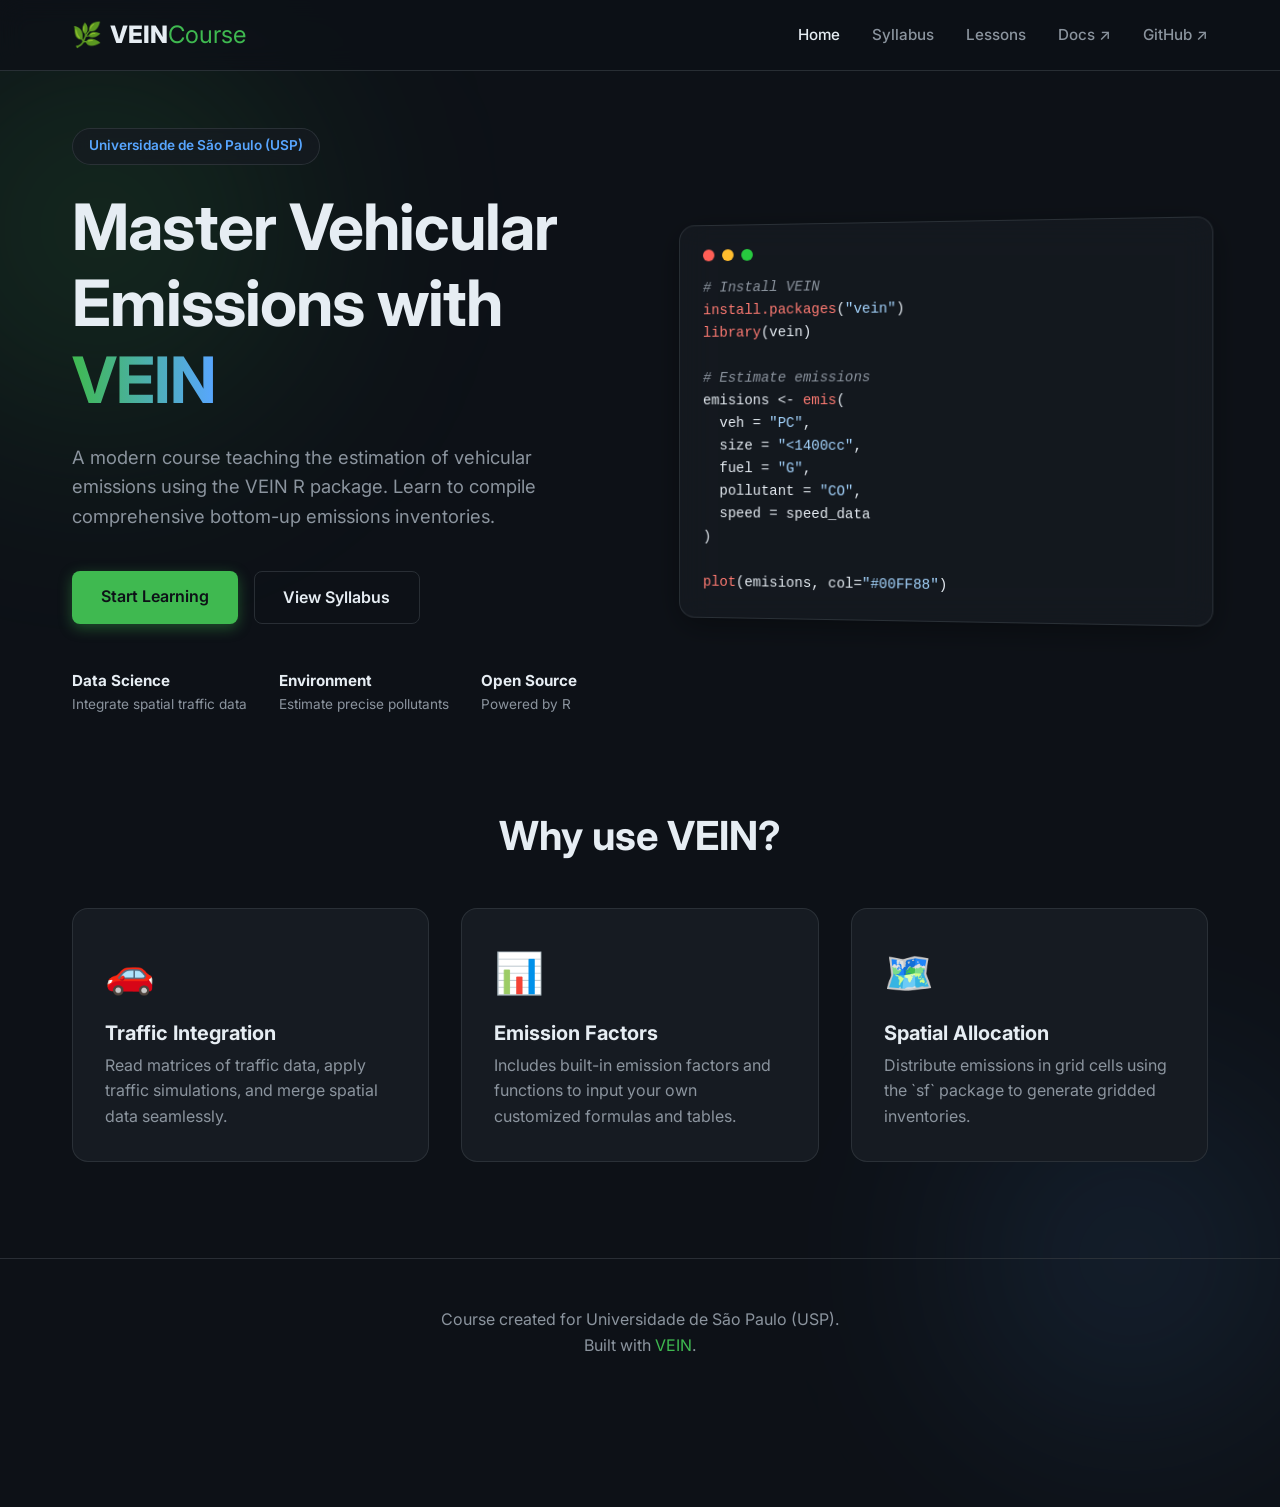
==== index.html @ 548b464d "updating course" ====
<!DOCTYPE html>
<html lang="en">
<head>
    <meta charset="UTF-8">
    <meta name="viewport" content="width=device-width, initial-scale=1.0">
    <title>VEIN - Vehicular Emissions Inventories | USP</title>
    <meta name="description" content="Course on Vehicular Emissions Inventories using the VEIN R package at Universidade de São Paulo.">
    <link rel="preconnect" href="https://fonts.googleapis.com">
    <link rel="preconnect" href="https://fonts.gstatic.com" crossorigin>
    <link href="https://fonts.googleapis.com/css2?family=Inter:wght@300;400;500;600;700;800&family=Fira+Code:wght@400;500&display=swap" rel="stylesheet">
    <link rel="stylesheet" href="styles.css">
</head>
<body>
    <div class="blob blob-1"></div>
    <div class="blob blob-2"></div>
    
    <nav class="navbar">
        <div class="nav-container">
            <div class="logo">
                <span class="logo-icon">🌿</span>
                <span class="logo-text">VEIN<span class="highlight">Course</span></span>
            </div>
            <ul class="nav-links">
                <li><a href="index.html" class="active">Home</a></li>
                <li><a href="course.html?page=syllabus">Syllabus</a></li>
                <li><a href="course.html?page=lesson1">Lessons</a></li>
                <li><a href="https://atmoschem.github.io/vein/" target="_blank">Docs ↗</a></li>
                <li><a href="https://github.com/atmoschem/vein" target="_blank">GitHub ↗</a></li>
            </ul>
        </div>
    </nav>

    <main class="hero">
        <div class="hero-content">
            <div class="badge">Universidade de São Paulo (USP)</div>
            <h1 class="hero-title">Master Vehicular<br>Emissions with <span class="gradient-text">VEIN</span></h1>
            <p class="hero-description">
                A modern course teaching the estimation of vehicular emissions using the VEIN R package. 
                Learn to compile comprehensive bottom-up emissions inventories.
            </p>
            <div class="hero-actions">
                <a href="course.html?page=lesson1" class="btn btn-primary">Start Learning</a>
                <a href="course.html?page=syllabus" class="btn btn-secondary">View Syllabus</a>
            </div>
            
            <div class="stats-container">
                <div class="stat-card">
                    <h3>Data Science</h3>
                    <p>Integrate spatial traffic data</p>
                </div>
                <div class="stat-card">
                    <h3>Environment</h3>
                    <p>Estimate precise pollutants</p>
                </div>
                <div class="stat-card">
                    <h3>Open Source</h3>
                    <p>Powered by R</p>
                </div>
            </div>
        </div>

        <div class="hero-visual">
            <div class="glass-card terminal">
                <div class="terminal-header">
                    <span class="dot dot-r"></span>
                    <span class="dot dot-y"></span>
                    <span class="dot dot-g"></span>
                </div>
                <pre><code><span class="cm"># Install VEIN</span>
<span class="kw">install.packages</span>(<span class="st">"vein"</span>)
<span class="kw">library</span>(vein)

<span class="cm"># Estimate emissions</span>
emisions &lt;- <span class="kw">emis</span>(
  veh = <span class="st">"PC"</span>, 
  size = <span class="st">"&lt;1400cc"</span>, 
  fuel = <span class="st">"G"</span>, 
  pollutant = <span class="st">"CO"</span>,
  speed = speed_data
)

<span class="kw">plot</span>(emisions, col=<span class="st">"#00FF88"</span>)</code></pre>
            </div>
        </div>
    </main>

    <section class="features" id="features">
        <h2 class="section-title">Why use VEIN?</h2>
        <div class="features-grid">
            <div class="feature-card">
                <div class="feature-icon">🚗</div>
                <h3>Traffic Integration</h3>
                <p>Read matrices of traffic data, apply traffic simulations, and merge spatial data seamlessly.</p>
            </div>
            <div class="feature-card">
                <div class="feature-icon">📊</div>
                <h3>Emission Factors</h3>
                <p>Includes built-in emission factors and functions to input your own customized formulas and tables.</p>
            </div>
            <div class="feature-card">
                <div class="feature-icon">🗺️</div>
                <h3>Spatial Allocation</h3>
                <p>Distribute emissions in grid cells using the `sf` package to generate gridded inventories.</p>
            </div>
        </div>
    </section>

    <footer>
        <div class="footer-content">
            <p>Course created for Universidade de São Paulo (USP).</p>
            <p>Built with <a href="https://atmoschem.github.io/vein/">VEIN</a>.</p>
        </div>
    </footer>
    
    <script src="script.js"></script>
</body>
</html>
---- styles.css ----
:root {
    --bg-color: #0d1117;
    --surface-color: rgba(22, 27, 34, 0.7);
    --surface-solid: #161b22;
    --text-primary: #e6edf3;
    --text-secondary: #8b949e;
    --accent-color: #3fb950;
    --accent-hover: #2ea043;
    --accent-cyan: #58a6ff;
    --border-color: rgba(48, 54, 61, 0.8);
    --gradient-glow: linear-gradient(135deg, rgba(63, 185, 80, 0.2) 0%, rgba(88, 166, 255, 0.2) 100%);
    --shadow-main: 0 8px 32px 0 rgba(0, 0, 0, 0.37);
}

* {
    margin: 0;
    padding: 0;
    box-sizing: border-box;
}

body {
    font-family: 'Inter', sans-serif;
    background-color: var(--bg-color);
    color: var(--text-primary);
    line-height: 1.6;
    overflow-x: hidden;
    position: relative;
}

/* Background effects */
.blob {
    position: absolute;
    filter: blur(100px);
    z-index: -1;
    border-radius: 50%;
    opacity: 0.5;
    animation: float 20s infinite ease-in-out;
}

.blob-1 {
    width: 600px;
    height: 600px;
    background: radial-gradient(circle, rgba(63,185,80,0.4) 0%, rgba(13,17,23,0) 70%);
    top: -200px;
    left: -200px;
}

.blob-2 {
    width: 500px;
    height: 500px;
    background: radial-gradient(circle, rgba(88,166,255,0.3) 0%, rgba(13,17,23,0) 70%);
    bottom: -100px;
    right: -100px;
    animation-delay: -10s;
}

@keyframes float {
    0%, 100% { transform: translate(0, 0); }
    33% { transform: translate(30px, -50px); }
    66% { transform: translate(-20px, 20px); }
}

/* Typography styles */
h1, h2, h3, h4 {
    font-weight: 700;
    color: var(--text-primary);
    line-height: 1.2;
}

.gradient-text {
    background: linear-gradient(to right, var(--accent-color), var(--accent-cyan));
    -webkit-background-clip: text;
    -webkit-text-fill-color: transparent;
    display: inline-block;
}

/* Navbar */
.navbar {
    position: fixed;
    top: 0;
    width: 100%;
    padding: 1rem 0;
    background: rgba(13, 17, 23, 0.8);
    backdrop-filter: blur(12px);
    border-bottom: 1px solid var(--border-color);
    z-index: 100;
    transition: all 0.3s ease;
}

.nav-container {
    max-width: 1200px;
    margin: 0 auto;
    display: flex;
    justify-content: space-between;
    align-items: center;
    padding: 0 2rem;
}

.logo {
    display: flex;
    align-items: center;
    gap: 0.5rem;
    font-size: 1.5rem;
    font-weight: 800;
    color: var(--text-primary);
}

.logo-text {
    display: flex;
    align-items: center;
}

.logo-text .highlight {
    color: var(--accent-color);
    font-weight: 400;
}

.nav-links {
    list-style: none;
    display: flex;
    gap: 2rem;
}

.nav-links a {
    text-decoration: none;
    color: var(--text-secondary);
    font-weight: 500;
    font-size: 0.95rem;
    transition: color 0.2s ease;
}

.nav-links a:hover, .nav-links a.active {
    color: var(--text-primary);
}

/* Hero Section */
.hero {
    max-width: 1200px;
    margin: 8rem auto 4rem;
    padding: 0 2rem;
    display: grid;
    grid-template-columns: 1fr 1fr;
    gap: 4rem;
    align-items: center;
}

.badge {
    display: inline-block;
    padding: 0.4rem 1rem;
    background: var(--surface-color);
    border: 1px solid var(--border-color);
    border-radius: 2rem;
    font-size: 0.85rem;
    font-weight: 600;
    color: var(--accent-cyan);
    margin-bottom: 1.5rem;
    backdrop-filter: blur(8px);
}

.hero-title {
    font-size: 4rem;
    margin-bottom: 1.5rem;
    letter-spacing: -1px;
}

.hero-description {
    font-size: 1.15rem;
    color: var(--text-secondary);
    margin-bottom: 2.5rem;
    max-width: 500px;
}

.hero-actions {
    display: flex;
    gap: 1rem;
    margin-bottom: 3rem;
}

.btn {
    display: inline-block;
    padding: 0.8rem 1.8rem;
    border-radius: 0.5rem;
    font-weight: 600;
    text-decoration: none;
    transition: all 0.3s ease;
    border: none;
    cursor: pointer;
    font-family: 'Inter', sans-serif;
}

.btn-primary {
    background-color: var(--accent-color);
    color: #0d1117;
    box-shadow: 0 4px 14px 0 rgba(63, 185, 80, 0.39);
}

.btn-primary:hover {
    background-color: var(--accent-hover);
    transform: translateY(-2px);
    box-shadow: 0 6px 20px rgba(63, 185, 80, 0.5);
}

.btn-secondary {
    background-color: transparent;
    color: var(--text-primary);
    border: 1px solid var(--border-color);
}

.btn-secondary:hover {
    background-color: var(--surface-solid);
    border-color: var(--text-secondary);
}

.stats-container {
    display: flex;
    gap: 2rem;
}

.stat-card h3 {
    font-size: 0.95rem;
    color: var(--text-primary);
    margin-bottom: 0.2rem;
}

.stat-card p {
    font-size: 0.85rem;
    color: var(--text-secondary);
}

/* Glass Card / Terminal */
.glass-card {
    background: var(--surface-color);
    border: 1px solid var(--border-color);
    border-radius: 1rem;
    padding: 1.5rem;
    backdrop-filter: blur(16px);
    box-shadow: var(--shadow-main);
    transform: perspective(1000px) rotateY(-5deg);
    transition: transform 0.5s ease;
}

.glass-card:hover {
    transform: perspective(1000px) rotateY(0deg);
}

.terminal {
    font-family: 'Fira Code', monospace;
    font-size: 0.9rem;
}

.terminal-header {
    display: flex;
    gap: 0.5rem;
    margin-bottom: 1rem;
}

.dot {
    width: 12px;
    height: 12px;
    border-radius: 50%;
}

.dot-r { background: #ff5f56; }
.dot-y { background: #ffbd2e; }
.dot-g { background: #27c93f; }

.terminal pre {
    overflow-x: auto;
    color: #e6edf3;
}

.terminal .kw { color: #ff7b72; }
.terminal .st { color: #a5d6ff; }
.terminal .cm { color: #8b949e; font-style: italic; }

/* Features */
.features {
    max-width: 1200px;
    margin: 6rem auto;
    padding: 0 2rem;
}

.section-title {
    text-align: center;
    font-size: 2.5rem;
    margin-bottom: 3rem;
}

.features-grid {
    display: grid;
    grid-template-columns: repeat(auto-fit, minmax(300px, 1fr));
    gap: 2rem;
}

.feature-card {
    background: var(--surface-solid);
    border: 1px solid var(--border-color);
    border-radius: 1rem;
    padding: 2rem;
    transition: all 0.3s ease;
}

.feature-card:hover {
    transform: translateY(-5px);
    border-color: var(--accent-cyan);
    box-shadow: 0 10px 30px rgba(88, 166, 255, 0.1);
}

.feature-icon {
    font-size: 2.5rem;
    margin-bottom: 1rem;
}

.feature-card h3 {
    margin-bottom: 0.5rem;
    font-size: 1.25rem;
}

.feature-card p {
    color: var(--text-secondary);
}

/* Footer */
footer {
    border-top: 1px solid var(--border-color);
    padding: 3rem 0;
    margin-top: 4rem;
    text-align: center;
    color: var(--text-secondary);
}

footer a {
    color: var(--accent-color);
    text-decoration: none;
}

footer a:hover {
    text-decoration: underline;
}

/* Responsive */
@media (max-width: 900px) {
    .hero {
        grid-template-columns: 1fr;
        text-align: center;
        margin-top: 6rem;
    }
    
    .hero-title {
        font-size: 3rem;
    }
    
    .hero-description {
        margin: 0 auto 2.5rem;
    }
    
    .hero-actions {
        justify-content: center;
    }
    
    .stats-container {
        justify-content: center;
    }
    
    .glass-card {
        transform: none;
    }
    
    .nav-links {
        display: none; /* simple mobile nav for now */
    }
}

/* Course Layout */
.course-layout {
    display: flex;
    max-width: 1400px;
    margin: 6rem auto 2rem;
    padding: 0 2rem;
    gap: 2rem;
    min-height: calc(100vh - 8rem);
}

.sidebar {
    width: 280px;
    flex-shrink: 0;
    border-right: 1px solid var(--border-color);
    padding-right: 1.5rem;
    height: calc(100vh - 8rem);
    position: sticky;
    top: 6rem;
    overflow-y: auto;
}

.sidebar-group {
    margin-bottom: 1.5rem;
}

.sidebar-group h4 {
    color: var(--text-secondary);
    text-transform: uppercase;
    font-size: 0.75rem;
    letter-spacing: 0.05em;
    margin-bottom: 0.5rem;
}

.sidebar-list {
    list-style: none;
}

.sidebar-list li a {
    display: block;
    padding: 0.5rem 0.75rem;
    color: var(--text-primary);
    text-decoration: none;
    border-radius: 0.375rem;
    font-size: 0.9rem;
    transition: all 0.2s;
    margin-bottom: 0.2rem;
}

.sidebar-list li a:hover {
    background: var(--surface-solid);
}

.sidebar-list li a.active {
    background: rgba(63, 185, 80, 0.1);
    color: var(--accent-color);
    font-weight: 500;
}

.content-area {
    flex-grow: 1;
    max-width: 800px;
    background: var(--surface-solid);
    border: 1px solid var(--border-color);
    border-radius: 1rem;
    padding: 3rem;
}

/* Markdown Rendering Styles */
.markdown-body {
    color: var(--text-primary);
}

.markdown-body h1 { font-size: 2.25rem; margin-bottom: 1rem; padding-bottom: 0.5rem; border-bottom: 1px solid var(--border-color); }
.markdown-body h2 { font-size: 1.75rem; margin-top: 2rem; margin-bottom: 1rem; }
.markdown-body h3 { font-size: 1.25rem; margin-top: 1.5rem; margin-bottom: 0.75rem; }
.markdown-body p { margin-bottom: 1rem; color: #c9d1d9; }
.markdown-body a { color: var(--accent-cyan); text-decoration: none; }
.markdown-body a:hover { text-decoration: underline; }
.markdown-body ul, .markdown-body ol { margin-bottom: 1rem; padding-left: 2rem; color: #c9d1d9;}
.markdown-body li { margin-bottom: 0.25rem; }
.markdown-body code { background: rgba(110,118,129,0.4); padding: 0.2em 0.4em; border-radius: 6px; font-family: 'Fira Code', monospace; font-size: 85%; }
.markdown-body pre { background: #0d1117; border: 1px solid var(--border-color); padding: 1rem; border-radius: 6px; overflow-x: auto; margin-bottom: 1rem; }
.markdown-body pre code { background: none; padding: 0; font-size: 0.85rem; }
.markdown-body blockquote { border-left: 4px solid var(--accent-color); padding-left: 1rem; color: var(--text-secondary); margin-bottom: 1rem; }
.markdown-body table { border-collapse: collapse; width: 100%; margin-bottom: 1rem; }
.markdown-body th, .markdown-body td { border: 1px solid var(--border-color); padding: 0.5rem; text-align: left; }
.markdown-body th { background: var(--surface-color); }
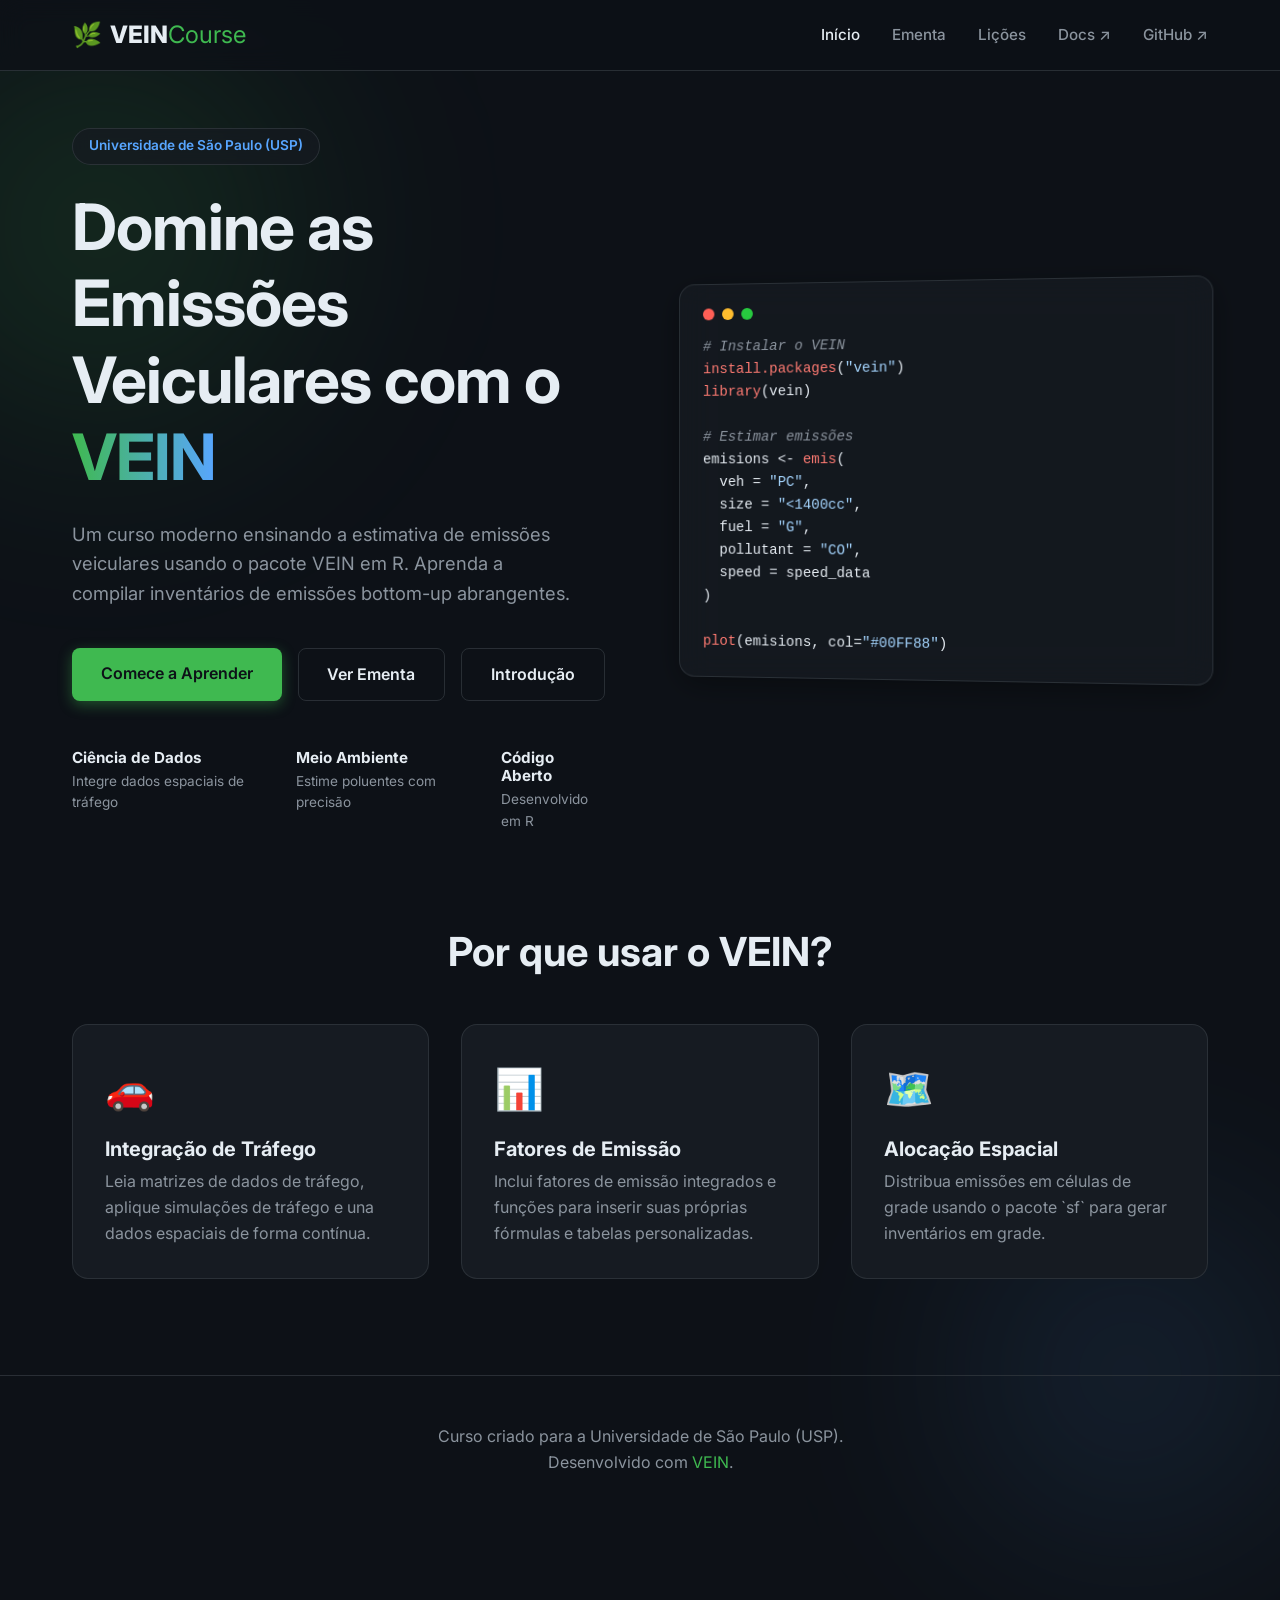
==== commit a4ea4fa8: "feat: Add new content and update course materials This commit introduces new content for the course," ====
--- a/index.html
+++ b/index.html
@@ -1,10 +1,10 @@
 <!DOCTYPE html>
-<html lang="en">
+<html lang="pt-BR">
 <head>
     <meta charset="UTF-8">
     <meta name="viewport" content="width=device-width, initial-scale=1.0">
-    <title>VEIN - Vehicular Emissions Inventories | USP</title>
-    <meta name="description" content="Course on Vehicular Emissions Inventories using the VEIN R package at Universidade de São Paulo.">
+    <title>VEIN - Inventários de Emissões Veiculares | USP</title>
+    <meta name="description" content="Curso sobre Inventários de Emissões Veiculares usando o pacote VEIN em R na Universidade de São Paulo.">
     <link rel="preconnect" href="https://fonts.googleapis.com">
     <link rel="preconnect" href="https://fonts.gstatic.com" crossorigin>
     <link href="https://fonts.googleapis.com/css2?family=Inter:wght@300;400;500;600;700;800&family=Fira+Code:wght@400;500&display=swap" rel="stylesheet">
@@ -21,9 +21,9 @@
                 <span class="logo-text">VEIN<span class="highlight">Course</span></span>
             </div>
             <ul class="nav-links">
-                <li><a href="index.html" class="active">Home</a></li>
-                <li><a href="course.html?page=syllabus">Syllabus</a></li>
-                <li><a href="course.html?page=lesson1">Lessons</a></li>
+                <li><a href="index.html" class="active">Início</a></li>
+                <li><a href="course.html?page=syllabus">Ementa</a></li>
+                <li><a href="course.html?page=lesson1">Lições</a></li>
                 <li><a href="https://atmoschem.github.io/vein/" target="_blank">Docs ↗</a></li>
                 <li><a href="https://github.com/atmoschem/vein" target="_blank">GitHub ↗</a></li>
             </ul>
@@ -33,28 +33,29 @@
     <main class="hero">
         <div class="hero-content">
             <div class="badge">Universidade de São Paulo (USP)</div>
-            <h1 class="hero-title">Master Vehicular<br>Emissions with <span class="gradient-text">VEIN</span></h1>
+            <h1 class="hero-title">Domine as Emissões<br>Veiculares com o <span class="gradient-text">VEIN</span></h1>
             <p class="hero-description">
-                A modern course teaching the estimation of vehicular emissions using the VEIN R package. 
-                Learn to compile comprehensive bottom-up emissions inventories.
+                Um curso moderno ensinando a estimativa de emissões veiculares usando o pacote VEIN em R. 
+                Aprenda a compilar inventários de emissões bottom-up abrangentes.
             </p>
             <div class="hero-actions">
-                <a href="course.html?page=lesson1" class="btn btn-primary">Start Learning</a>
-                <a href="course.html?page=syllabus" class="btn btn-secondary">View Syllabus</a>
+                <a href="course.html?page=lesson1" class="btn btn-primary">Comece a Aprender</a>
+                <a href="course.html?page=syllabus" class="btn btn-secondary">Ver Ementa</a>
+                <a href="course.html?page=intro" class="btn btn-secondary">Introdução</a>
             </div>
             
             <div class="stats-container">
                 <div class="stat-card">
-                    <h3>Data Science</h3>
-                    <p>Integrate spatial traffic data</p>
+                    <h3>Ciência de Dados</h3>
+                    <p>Integre dados espaciais de tráfego</p>
                 </div>
                 <div class="stat-card">
-                    <h3>Environment</h3>
-                    <p>Estimate precise pollutants</p>
+                    <h3>Meio Ambiente</h3>
+                    <p>Estime poluentes com precisão</p>
                 </div>
                 <div class="stat-card">
-                    <h3>Open Source</h3>
-                    <p>Powered by R</p>
+                    <h3>Código Aberto</h3>
+                    <p>Desenvolvido em R</p>
                 </div>
             </div>
         </div>
@@ -66,11 +67,11 @@
                     <span class="dot dot-y"></span>
                     <span class="dot dot-g"></span>
                 </div>
-                <pre><code><span class="cm"># Install VEIN</span>
+                <pre><code><span class="cm"># Instalar o VEIN</span>
 <span class="kw">install.packages</span>(<span class="st">"vein"</span>)
 <span class="kw">library</span>(vein)
 
-<span class="cm"># Estimate emissions</span>
+<span class="cm"># Estimar emissões</span>
 emisions &lt;- <span class="kw">emis</span>(
   veh = <span class="st">"PC"</span>, 
   size = <span class="st">"&lt;1400cc"</span>, 
@@ -85,33 +86,33 @@
     </main>
 
     <section class="features" id="features">
-        <h2 class="section-title">Why use VEIN?</h2>
+        <h2 class="section-title">Por que usar o VEIN?</h2>
         <div class="features-grid">
             <div class="feature-card">
                 <div class="feature-icon">🚗</div>
-                <h3>Traffic Integration</h3>
-                <p>Read matrices of traffic data, apply traffic simulations, and merge spatial data seamlessly.</p>
+                <h3>Integração de Tráfego</h3>
+                <p>Leia matrizes de dados de tráfego, aplique simulações de tráfego e una dados espaciais de forma contínua.</p>
             </div>
             <div class="feature-card">
                 <div class="feature-icon">📊</div>
-                <h3>Emission Factors</h3>
-                <p>Includes built-in emission factors and functions to input your own customized formulas and tables.</p>
+                <h3>Fatores de Emissão</h3>
+                <p>Inclui fatores de emissão integrados e funções para inserir suas próprias fórmulas e tabelas personalizadas.</p>
             </div>
             <div class="feature-card">
                 <div class="feature-icon">🗺️</div>
-                <h3>Spatial Allocation</h3>
-                <p>Distribute emissions in grid cells using the `sf` package to generate gridded inventories.</p>
+                <h3>Alocação Espacial</h3>
+                <p>Distribua emissões em células de grade usando o pacote `sf` para gerar inventários em grade.</p>
             </div>
         </div>
     </section>
 
     <footer>
         <div class="footer-content">
-            <p>Course created for Universidade de São Paulo (USP).</p>
-            <p>Built with <a href="https://atmoschem.github.io/vein/">VEIN</a>.</p>
+            <p>Curso criado para a Universidade de São Paulo (USP).</p>
+            <p>Desenvolvido com <a href="https://atmoschem.github.io/vein/">VEIN</a>.</p>
         </div>
     </footer>
     
-    <script src="script.js"></script>
+    <script src="script.js?v=4"></script>
 </body>
 </html>
--- a/styles.css
+++ b/styles.css
@@ -424,6 +424,37 @@
 }
 
 .sidebar-list li a.active {
+    background: rgba(63, 185, 80, 0.1);
+    color: var(--accent-color);
+    font-weight: 500;
+}
+
+.sidebar-sublist {
+    list-style: none;
+    margin-left: 1rem;
+    border-left: 1px solid var(--border-color);
+    padding-left: 0.5rem;
+    margin-top: 0.2rem;
+    margin-bottom: 0.5rem;
+}
+
+.sidebar-sublist li a {
+    display: block;
+    padding: 0.4rem 0.75rem;
+    color: var(--text-secondary);
+    text-decoration: none;
+    border-radius: 0.375rem;
+    font-size: 0.85rem;
+    transition: all 0.2s;
+    margin-bottom: 0.2rem;
+}
+
+.sidebar-sublist li a:hover {
+    background: var(--surface-solid);
+    color: var(--text-primary);
+}
+
+.sidebar-sublist li a.active {
     background: rgba(63, 185, 80, 0.1);
     color: var(--accent-color);
     font-weight: 500;
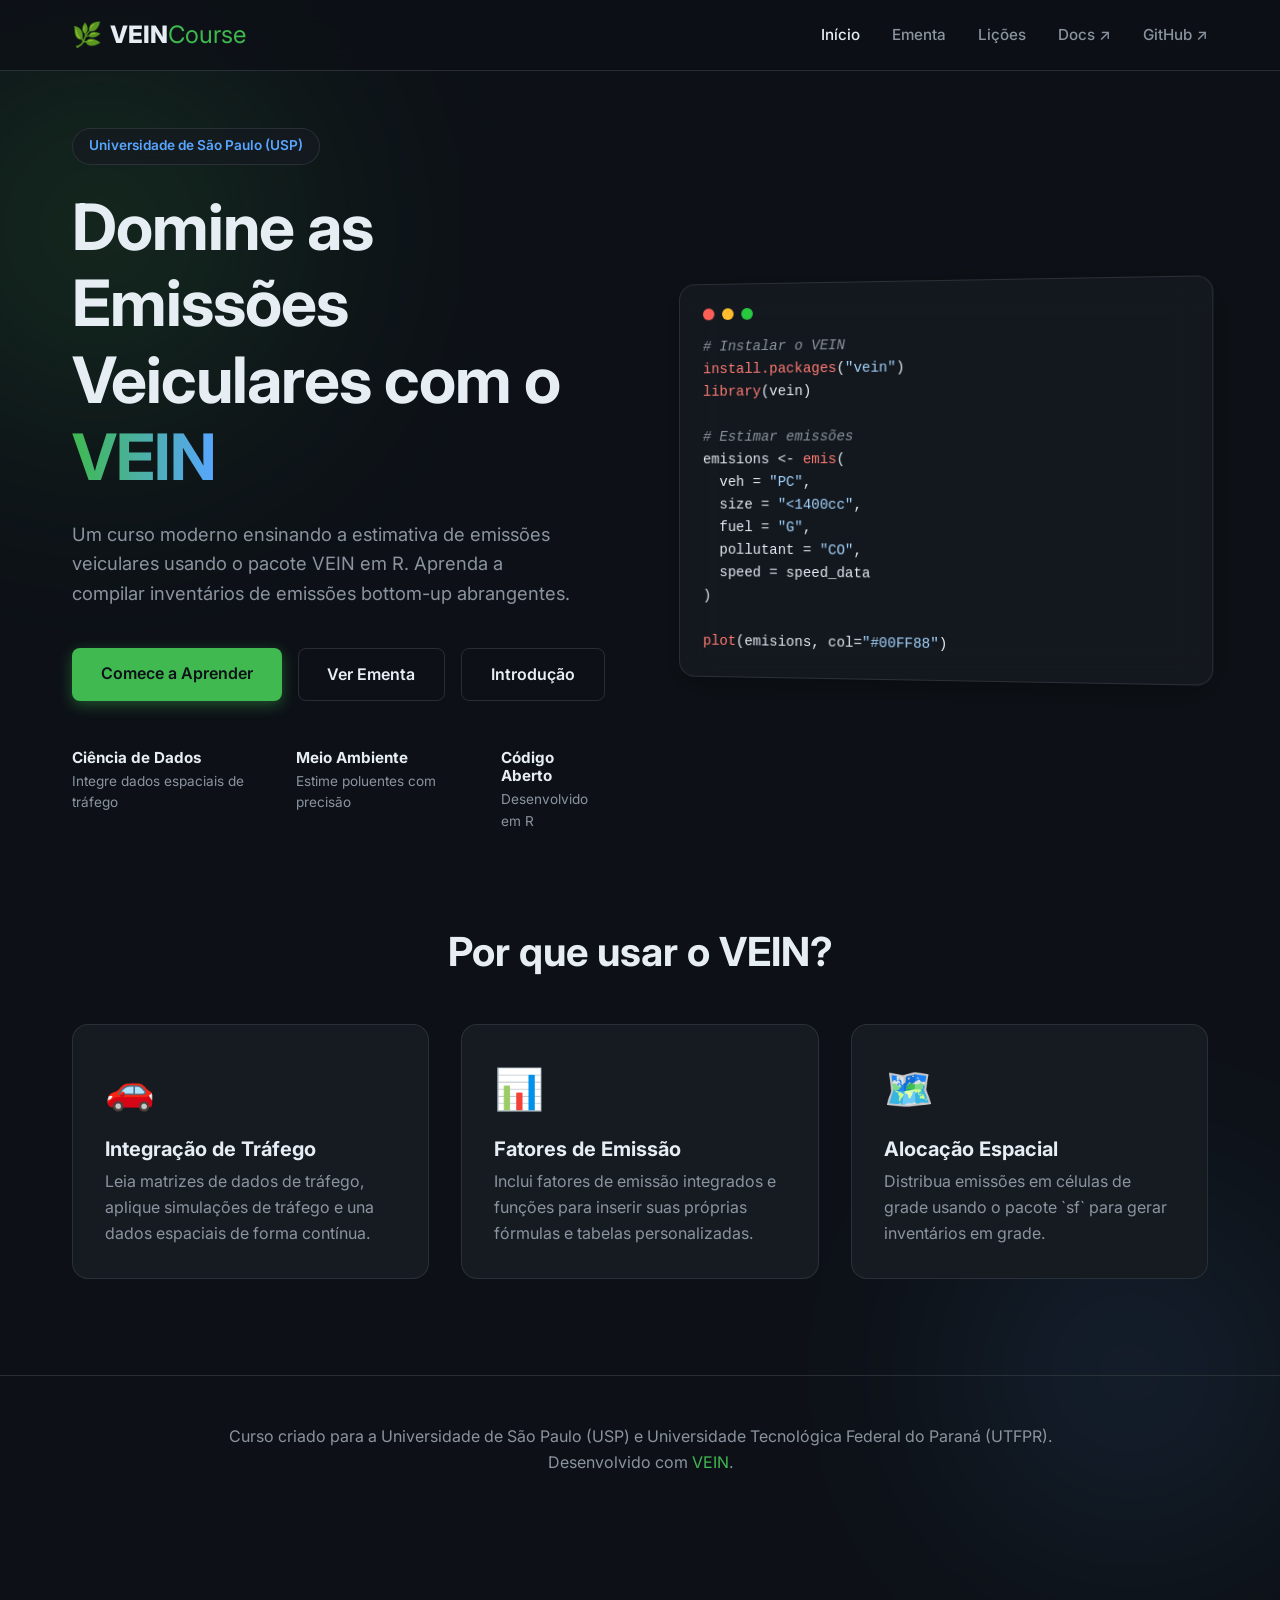
==== commit 1272a852: "fechando o curso" ====
--- a/index.html
+++ b/index.html
@@ -3,7 +3,7 @@
 <head>
     <meta charset="UTF-8">
     <meta name="viewport" content="width=device-width, initial-scale=1.0">
-    <title>VEIN - Inventários de Emissões Veiculares | USP</title>
+    <title>VEIN - Inventários de Emissões Veiculares</title>
     <meta name="description" content="Curso sobre Inventários de Emissões Veiculares usando o pacote VEIN em R na Universidade de São Paulo.">
     <link rel="preconnect" href="https://fonts.googleapis.com">
     <link rel="preconnect" href="https://fonts.gstatic.com" crossorigin>
@@ -108,11 +108,11 @@
 
     <footer>
         <div class="footer-content">
-            <p>Curso criado para a Universidade de São Paulo (USP).</p>
+            <p>Curso criado para a Universidade de São Paulo (USP) e  Universidade Tecnológica Federal do Paraná (UTFPR).</p>
             <p>Desenvolvido com <a href="https://atmoschem.github.io/vein/">VEIN</a>.</p>
         </div>
     </footer>
     
-    <script src="script.js?v=4"></script>
+    <script src="script.js?v=6"></script>
 </body>
 </html>
--- a/styles.css
+++ b/styles.css
@@ -489,3 +489,12 @@
 .markdown-body table { border-collapse: collapse; width: 100%; margin-bottom: 1rem; }
 .markdown-body th, .markdown-body td { border: 1px solid var(--border-color); padding: 0.5rem; text-align: left; }
 .markdown-body th { background: var(--surface-color); }
+.markdown-body img {
+    max-width: 100%;
+    max-height: 500px;
+    object-fit: contain;
+    display: block;
+    margin: 1.5rem auto;
+    border-radius: 8px;
+    box-shadow: 0 4px 12px rgba(0,0,0,0.15);
+}
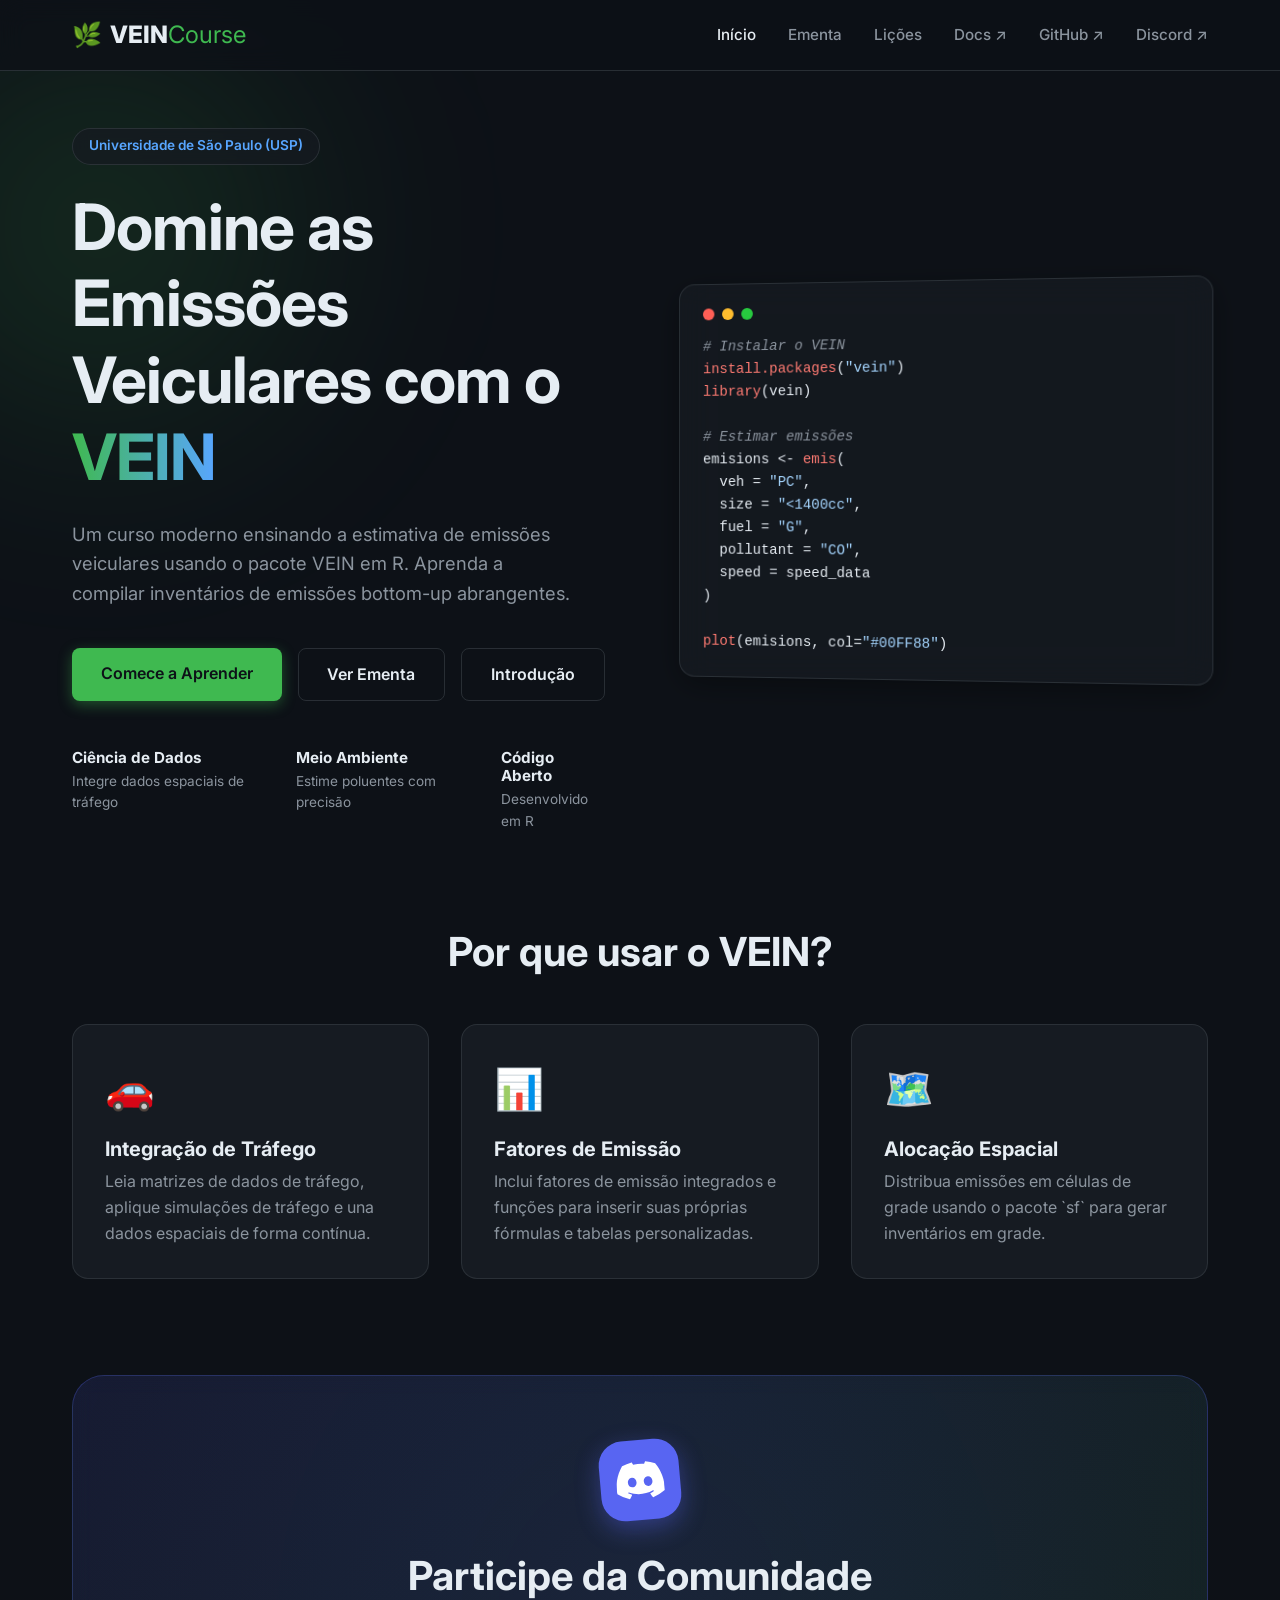
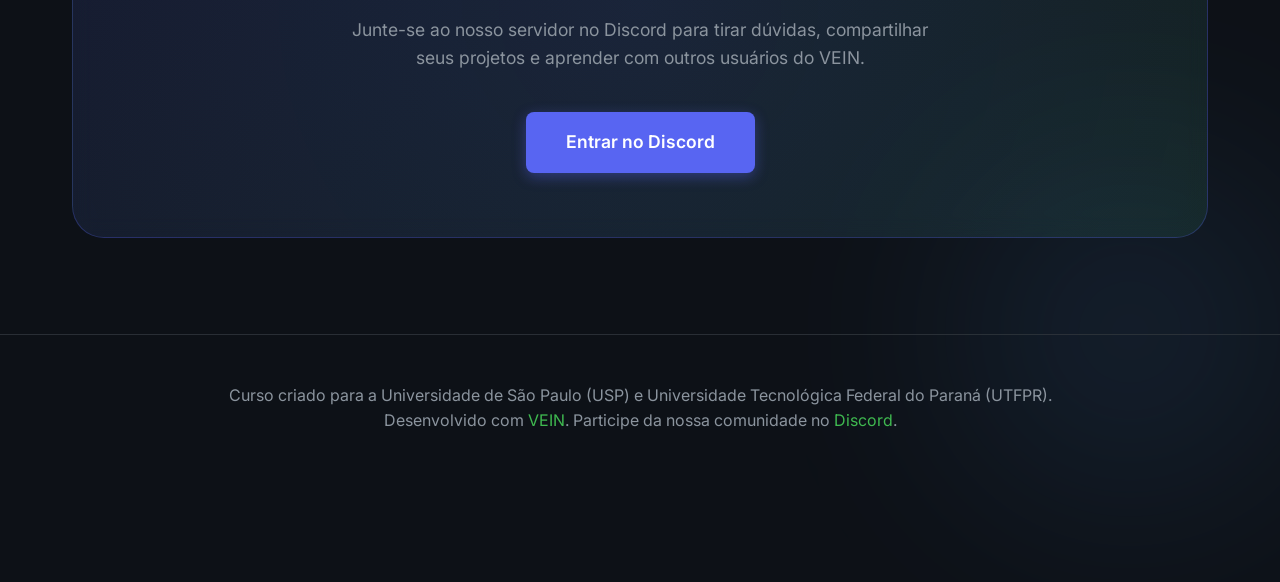
==== commit 6adec1d0: "feat: add Discord invite and community links to front page" ====
--- a/index.html
+++ b/index.html
@@ -26,6 +26,7 @@
                 <li><a href="course.html?page=lesson1">Lições</a></li>
                 <li><a href="https://atmoschem.github.io/vein/" target="_blank">Docs ↗</a></li>
                 <li><a href="https://github.com/atmoschem/vein" target="_blank">GitHub ↗</a></li>
+                <li><a href="https://discord.gg/fjhphTjR" target="_blank">Discord ↗</a></li>
             </ul>
         </div>
     </nav>
@@ -105,11 +106,27 @@
             </div>
         </div>
     </section>
+    
+    <section class="discord-invite">
+        <div class="discord-container">
+            <div class="discord-content">
+                <div class="discord-icon-wrapper">
+                    <svg class="discord-icon" width="48" height="48" viewBox="0 0 24 24" fill="currentColor">
+                        <path d="M20.317 4.37a19.791 19.791 0 0 0-4.885-1.515.074.074 0 0 0-.079.037c-.21.375-.444.864-.608 1.25a18.27 18.27 0 0 0-5.487 0 12.64 12.64 0 0 0-.617-1.25.077.077 0 0 0-.079-.037 19.736 19.736 0 0 0-4.885 1.515.069.069 0 0 0-.032.027C.533 9.048-.32 13.58.099 18.057a.082.082 0 0 0 .031.057 19.9 19.9 0 0 0 5.993 3.03.078.078 0 0 0 .084-.028 14.09 14.09 0 0 0 1.226-1.994.076.076 0 0 0-.041-.106 13.107 13.107 0 0 1-1.872-.892.077.077 0 0 1-.008-.128 10.2 10.2 0 0 0 .372-.292.074.074 0 0 1 .077-.01c3.928 1.793 8.18 1.793 12.062 0a.074.074 0 0 1 .078.01c.12.098.246.198.373.292a.077.077 0 0 1-.006.127 12.299 12.299 0 0 1-1.873.892.077.077 0 0 0-.041.107c.36.698.772 1.362 1.225 1.993a.076.076 0 0 0 .084.028 19.839 19.839 0 0 0 6.002-3.03.077.077 0 0 0 .032-.054c.5-5.177-.838-9.674-3.549-13.66a.061.061 0 0 0-.031-.03zM8.02 15.33c-1.183 0-2.157-1.085-2.157-2.419 0-1.333.956-2.419 2.157-2.419 1.21 0 2.176 1.096 2.157 2.42 0 1.333-.956 2.418-2.157 2.418zm7.975 0c-1.183 0-2.157-1.085-2.157-2.419 0-1.333.955-2.419 2.157-2.419 1.21 0 2.176 1.096 2.157 2.42 0 1.333-.946 2.418-2.157 2.418z"/>
+                    </svg>
+                </div>
+                <h2>Participe da Comunidade</h2>
+                <p>Junte-se ao nosso servidor no Discord para tirar dúvidas, compartilhar seus projetos e aprender com outros usuários do VEIN.</p>
+                <a href="https://discord.gg/fjhphTjR" class="btn btn-discord" target="_blank">Entrar no Discord</a>
+            </div>
+        </div>
+    </section>
+
 
     <footer>
         <div class="footer-content">
             <p>Curso criado para a Universidade de São Paulo (USP) e  Universidade Tecnológica Federal do Paraná (UTFPR).</p>
-            <p>Desenvolvido com <a href="https://atmoschem.github.io/vein/">VEIN</a>.</p>
+            <p>Desenvolvido com <a href="https://atmoschem.github.io/vein/">VEIN</a>. Participe da nossa comunidade no <a href="https://discord.gg/fjhphTjR">Discord</a>.</p>
         </div>
     </footer>
     
--- a/styles.css
+++ b/styles.css
@@ -70,6 +70,7 @@
 .gradient-text {
     background: linear-gradient(to right, var(--accent-color), var(--accent-cyan));
     -webkit-background-clip: text;
+    background-clip: text;
     -webkit-text-fill-color: transparent;
     display: inline-block;
 }
@@ -336,6 +337,83 @@
 
 footer a:hover {
     text-decoration: underline;
+}
+
+/* Discord Invite Section */
+.discord-invite {
+    max-width: 1200px;
+    margin: 6rem auto;
+    padding: 0 2rem;
+}
+
+.discord-container {
+    background: linear-gradient(135deg, rgba(88, 101, 242, 0.1) 0%, rgba(63, 185, 80, 0.1) 100%);
+    border: 1px solid rgba(88, 101, 242, 0.3);
+    border-radius: 2rem;
+    padding: 4rem 2rem;
+    text-align: center;
+    position: relative;
+    overflow: hidden;
+    backdrop-filter: blur(10px);
+}
+
+.discord-container::before {
+    content: '';
+    position: absolute;
+    top: -50%;
+    left: -50%;
+    width: 200%;
+    height: 200%;
+    background: radial-gradient(circle, rgba(88, 101, 242, 0.1) 0%, transparent 70%);
+    z-index: -1;
+}
+
+.discord-icon-wrapper {
+    width: 80px;
+    height: 80px;
+    background: #5865F2;
+    border-radius: 1.5rem;
+    display: flex;
+    align-items: center;
+    justify-content: center;
+    margin: 0 auto 2rem;
+    box-shadow: 0 8px 24px rgba(88, 101, 242, 0.4);
+    transform: rotate(-5deg);
+    transition: transform 0.3s ease;
+}
+
+.discord-container:hover .discord-icon-wrapper {
+    transform: rotate(0deg) scale(1.1);
+}
+
+.discord-icon {
+    color: white;
+}
+
+.discord-content h2 {
+    font-size: 2.5rem;
+    margin-bottom: 1rem;
+}
+
+.discord-content p {
+    color: var(--text-secondary);
+    max-width: 600px;
+    margin: 0 auto 2.5rem;
+    font-size: 1.1rem;
+}
+
+.btn-discord {
+    background-color: #5865F2;
+    color: white;
+    padding: 1rem 2.5rem;
+    font-size: 1.1rem;
+    box-shadow: 0 4px 14px 0 rgba(88, 101, 242, 0.39);
+}
+
+.btn-discord:hover {
+    background-color: #4752C4;
+    transform: translateY(-2px);
+    box-shadow: 0 6px 20px rgba(88, 101, 242, 0.5);
 }
 
 /* Responsive */
